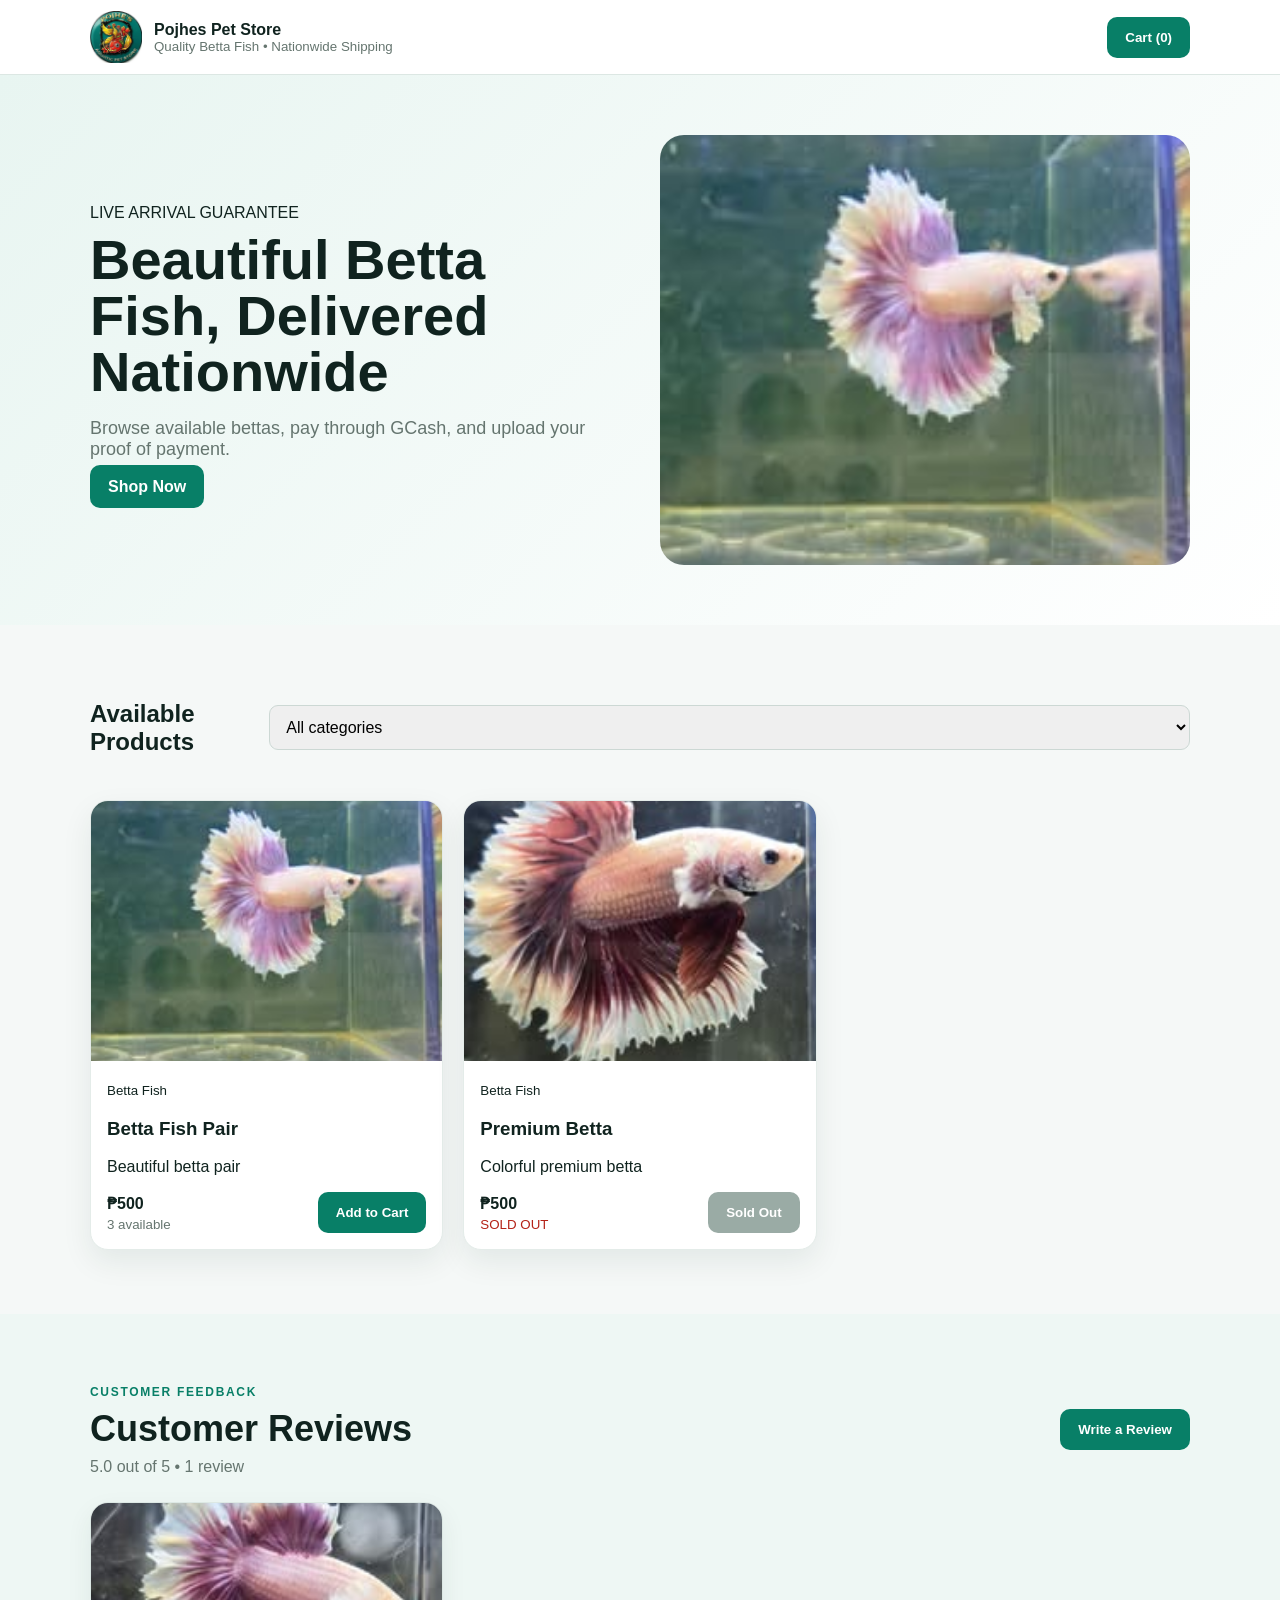
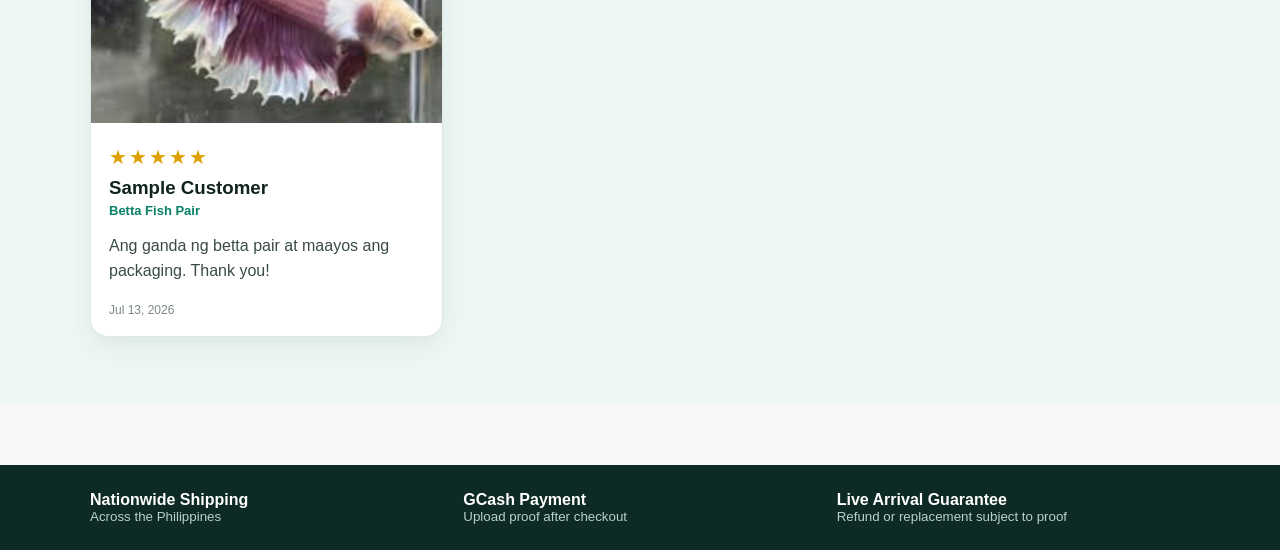
==== index.html @ 379a4fbb "Add files via upload" ====
<!doctype html>
<html>
<head>
  <meta charset="utf-8">
  <meta name="viewport" content="width=device-width,initial-scale=1">
  <title>Pojhes Pet Store</title>
  <link rel="stylesheet" href="app.css">
</head>
<body>
<header>
  <div class="wrap nav">
    <div class="brand">
      <img id="logo" src="assets/logo.jpg" alt="Store logo">
      <div>
        <b id="siteName">Pojhes Pet Store</b>
        <small id="tagline">Quality Betta Fish • Nationwide Shipping</small>
      </div>
    </div>
    <button id="cartBtn">Cart (<span id="cartCount">0</span>)</button>
  </div>
</header>

<section class="hero">
  <div class="wrap heroGrid">
    <div>
      <span>LIVE ARRIVAL GUARANTEE</span>
      <h1>Beautiful Betta Fish, Delivered Nationwide</h1>
      <p>Browse available bettas, pay through GCash, and upload your proof of payment.</p>
      <a href="#products" class="btn">Shop Now</a>
    </div>
    <img src="assets/sample-betta-1.jpg" alt="Betta fish">
  </div>
</section>

<main class="wrap">
  <div class="sectionHead">
    <h2 id="products">Available Products</h2>
    <select id="filter"><option value="">All categories</option></select>
  </div>
  <div id="grid" class="grid"></div>
</main>

<section class="reviewsSection" id="reviews">
  <div class="wrap">
    <div class="sectionHead reviewHead">
      <div>
        <span class="reviewEyebrow">CUSTOMER FEEDBACK</span>
        <h2>Customer Reviews</h2>
        <p id="reviewSummary" class="reviewSummary">No reviews yet.</p>
      </div>
      <button id="openReview" class="btn">Write a Review</button>
    </div>
    <div id="reviewsGrid" class="reviewsGrid"></div>
  </div>
</section>

<section class="features">
  <div class="wrap feat">
    <div><b>Nationwide Shipping</b><small>Across the Philippines</small></div>
    <div><b>GCash Payment</b><small>Upload proof after checkout</small></div>
    <div><b>Live Arrival Guarantee</b><small>Refund or replacement subject to proof</small></div>
  </div>
</section>

<div id="overlay" class="overlay hide"></div>

<aside id="cart" class="cart">
  <div class="cartHead">
    <h2>Your Cart</h2>
    <button id="closeCart">×</button>
  </div>
  <div id="cartItems"></div>
  <div class="cartFoot">
    <div><span>Total</span><b id="total">₱0</b></div>
    <button id="checkout" class="btn">Checkout</button>
  </div>
</aside>

<dialog id="checkoutDlg">
  <form id="checkoutForm">
    <button type="button" id="closeDlg" class="x">×</button>
    <h2>Checkout</h2>
    <div class="gcash">
      <small>GCash Payment</small>
      <b id="gcashName">Pojhes Pet Store</b>
      <b id="gcashNumber">09XX XXX XXXX</b>
      <span id="paymentNote">Use your full name as reference.</span>
    </div>
    <label>Full name<input name="customerName" required></label>
    <label>Mobile number<input name="mobile" required></label>
    <label>Complete address<textarea name="address" required></textarea></label>
    <label>Notes<textarea name="notes"></textarea></label>
    <label>Proof of payment<input name="proof" type="file" accept="image/*" required></label>
    <button class="btn" type="submit">Submit Order</button>
    <p id="status"></p>
  </form>
</dialog>

<dialog id="reviewDlg">
  <form id="reviewForm">
    <button type="button" id="closeReview" class="x">×</button>
    <h2>Share Your Review</h2>
    <p class="reviewFormHint">Your review will appear on the customer website after submission.</p>
    <label>Your name<input name="customerName" maxlength="60" required></label>
    <label>Product purchased
      <select name="productId" id="reviewProduct">
        <option value="">General store review</option>
      </select>
    </label>
    <label>Rating
      <select name="rating" required>
        <option value="5">★★★★★ - 5 stars</option>
        <option value="4">★★★★☆ - 4 stars</option>
        <option value="3">★★★☆☆ - 3 stars</option>
        <option value="2">★★☆☆☆ - 2 stars</option>
        <option value="1">★☆☆☆☆ - 1 star</option>
      </select>
    </label>
    <label>Review<textarea name="reviewText" maxlength="800" rows="5" required placeholder="Tell us about your order and betta fish..."></textarea></label>
    <label>Photo <span class="optional">(optional)</span>
      <input name="reviewImage" type="file" accept="image/*">
      <small>You may submit a review with or without a photo. Maximum 5 MB.</small>
    </label>
    <button class="btn" type="submit">Submit Review</button>
    <p id="reviewStatus"></p>
  </form>
</dialog>

<script src="config.js"></script>
<script src="app.js"></script>
</body>
</html>
---- app.css ----
*{box-sizing:border-box}body{margin:0;font-family:Arial,sans-serif;background:#f5f8f7;color:#10231f}.wrap{width:min(1100px,calc(100% - 32px));margin:auto}header{position:sticky;top:0;background:#fff;border-bottom:1px solid #dce7e3;z-index:10}.nav{height:74px;display:flex;justify-content:space-between;align-items:center}.brand{display:flex;gap:12px;align-items:center}.brand img{width:52px;height:52px;border-radius:12px;object-fit:cover}.brand div{display:grid}.brand small{color:#65756f}.hero{background:linear-gradient(135deg,#e8f5f1,#fff);padding:60px 0}.heroGrid{display:grid;grid-template-columns:1fr 1fr;gap:40px;align-items:center}.hero h1{font-size:56px;line-height:1;margin:10px 0}.hero p{font-size:18px;color:#65756f}.hero img{width:100%;height:430px;object-fit:cover;border-radius:24px}.btn,#cartBtn{border:0;border-radius:10px;background:#087f67;color:#fff;padding:13px 18px;font-weight:bold;text-decoration:none;cursor:pointer}.btn:disabled{background:#9aaba5;cursor:not-allowed}.secondary{background:#dfeae6;color:#10231f}.sectionHead{display:flex;justify-content:space-between;align-items:center;margin:55px 0 24px}.grid{display:grid;grid-template-columns:repeat(3,1fr);gap:20px}.card,.panel{background:#fff;border:1px solid #e4ece9;border-radius:18px;overflow:hidden;box-shadow:0 12px 30px rgba(10,50,40,.08)}.card img{width:100%;height:260px;object-fit:cover}.card>div{padding:16px}.row{display:flex;justify-content:space-between;align-items:center;gap:10px}.features{background:#0d2a24;color:#fff;margin-top:60px;padding:26px}.feat{display:grid;grid-template-columns:repeat(3,1fr);gap:20px}.feat div{display:grid}.feat small{color:#bad0c9}.overlay{position:fixed;inset:0;background:#0008;z-index:20}.hide{display:none!important}.cart{position:fixed;right:-430px;top:0;width:min(420px,100%);height:100vh;background:#fff;z-index:30;transition:.25s;display:flex;flex-direction:column}.cart.open{right:0}.cartHead,.cartFoot{padding:18px;border-bottom:1px solid #ddd}.cartHead{display:flex;justify-content:space-between}.cartHead button{border:0;background:none;font-size:28px}.cartFoot{margin-top:auto;border-top:1px solid #ddd}.cartFoot div{display:flex;justify-content:space-between;margin-bottom:14px}.cartItem{display:grid;grid-template-columns:70px 1fr auto;gap:10px;padding:12px 18px;border-bottom:1px solid #eee}.cartItem img{width:70px;height:70px;object-fit:cover;border-radius:10px}dialog{border:0;border-radius:18px;width:min(650px,calc(100% - 24px));padding:0}dialog form{padding:26px;display:grid;gap:12px;position:relative}.x{position:absolute;right:12px;top:8px;border:0;background:none;font-size:28px}input,textarea,select{width:100%;padding:12px;border:1px solid #ccd8d4;border-radius:9px;font:inherit}.gcash{padding:16px;background:#eef9f5;border:1px dashed #087f67;border-radius:12px;display:grid;gap:4px}.admin{background:#edf3f1}.login{width:min(430px,100%);margin:70px auto;padding:24px;text-align:center}.login img{width:90px;height:90px;object-fit:cover;border-radius:18px}.login form,.panel form{display:grid;gap:12px}.top{display:flex;justify-content:space-between;align-items:center}.tabs{display:flex;gap:8px;margin:20px 0;flex-wrap:wrap}.tabs button{padding:11px 15px;border:0;border-radius:9px;cursor:pointer}.tabPanel{padding:22px}.admin .grid{margin-top:22px}.prodAdmin{padding:0}.actions{display:flex;gap:8px}.actions button{border:0;padding:8px;border-radius:8px;cursor:pointer}.tableWrap{overflow:auto}table{width:100%;border-collapse:collapse}th,td{padding:10px;border-bottom:1px solid #ddd;text-align:left}

/* Customer Reviews */
.reviewsSection{padding:68px 0;background:#eef7f4;margin-top:64px}.reviewHead{margin:0 0 26px}.reviewEyebrow{font-size:12px;letter-spacing:.14em;color:#087f67;font-weight:800}.reviewHead h2{font-size:36px;margin:8px 0}.reviewSummary{color:#65756f;margin:0}.reviewsGrid{display:grid;grid-template-columns:repeat(3,1fr);gap:20px}.reviewCard{background:#fff;border:1px solid #dce8e4;border-radius:18px;overflow:hidden;box-shadow:0 10px 26px rgba(10,50,40,.07)}.reviewPhoto{width:100%;height:220px;object-fit:cover}.reviewBody{padding:18px}.reviewStars{color:#e0a000;font-size:20px;letter-spacing:2px}.reviewBody h3{margin:8px 0 4px}.reviewProduct{display:block;color:#087f67;font-size:13px;font-weight:700}.reviewText{line-height:1.55;color:#394b45;white-space:pre-wrap}.reviewDate{font-size:12px;color:#7a8a85}.reviewEmpty{grid-column:1/-1;padding:30px;background:#fff;border-radius:16px;color:#65756f}.reviewFormHint{color:#65756f;margin-top:-4px}.optional{font-weight:normal;color:#65756f}

/* Admin Reviews */
.reviewAdminHead p{color:#65756f}.adminReviewsGrid{display:grid;grid-template-columns:repeat(2,1fr);gap:16px;margin-top:18px}.adminReviewCard{display:grid;grid-template-columns:120px 1fr;background:#fff;border:1px solid #dce8e4;border-radius:14px;overflow:hidden}.adminReviewCard.noPhoto{grid-template-columns:1fr}.adminReviewCard img{width:120px;height:100%;min-height:160px;object-fit:cover}.adminReviewContent{padding:16px}.adminReviewContent h3{margin:6px 0}.adminReviewContent p{white-space:pre-wrap}.deleteReviewBtn{background:#b42318;color:#fff;border:0;border-radius:8px;padding:9px 12px;cursor:pointer}.adminReviewMeta{font-size:12px;color:#65756f}

@media(max-width:800px){.heroGrid,.grid,.reviewsGrid,.adminReviewsGrid{grid-template-columns:1fr}.hero h1{font-size:42px}.feat{grid-template-columns:1fr}.hero img{height:320px}.sectionHead{align-items:flex-start;flex-direction:column}.reviewHead .btn{width:100%}.adminReviewCard{grid-template-columns:95px 1fr}.adminReviewCard img{width:95px}}
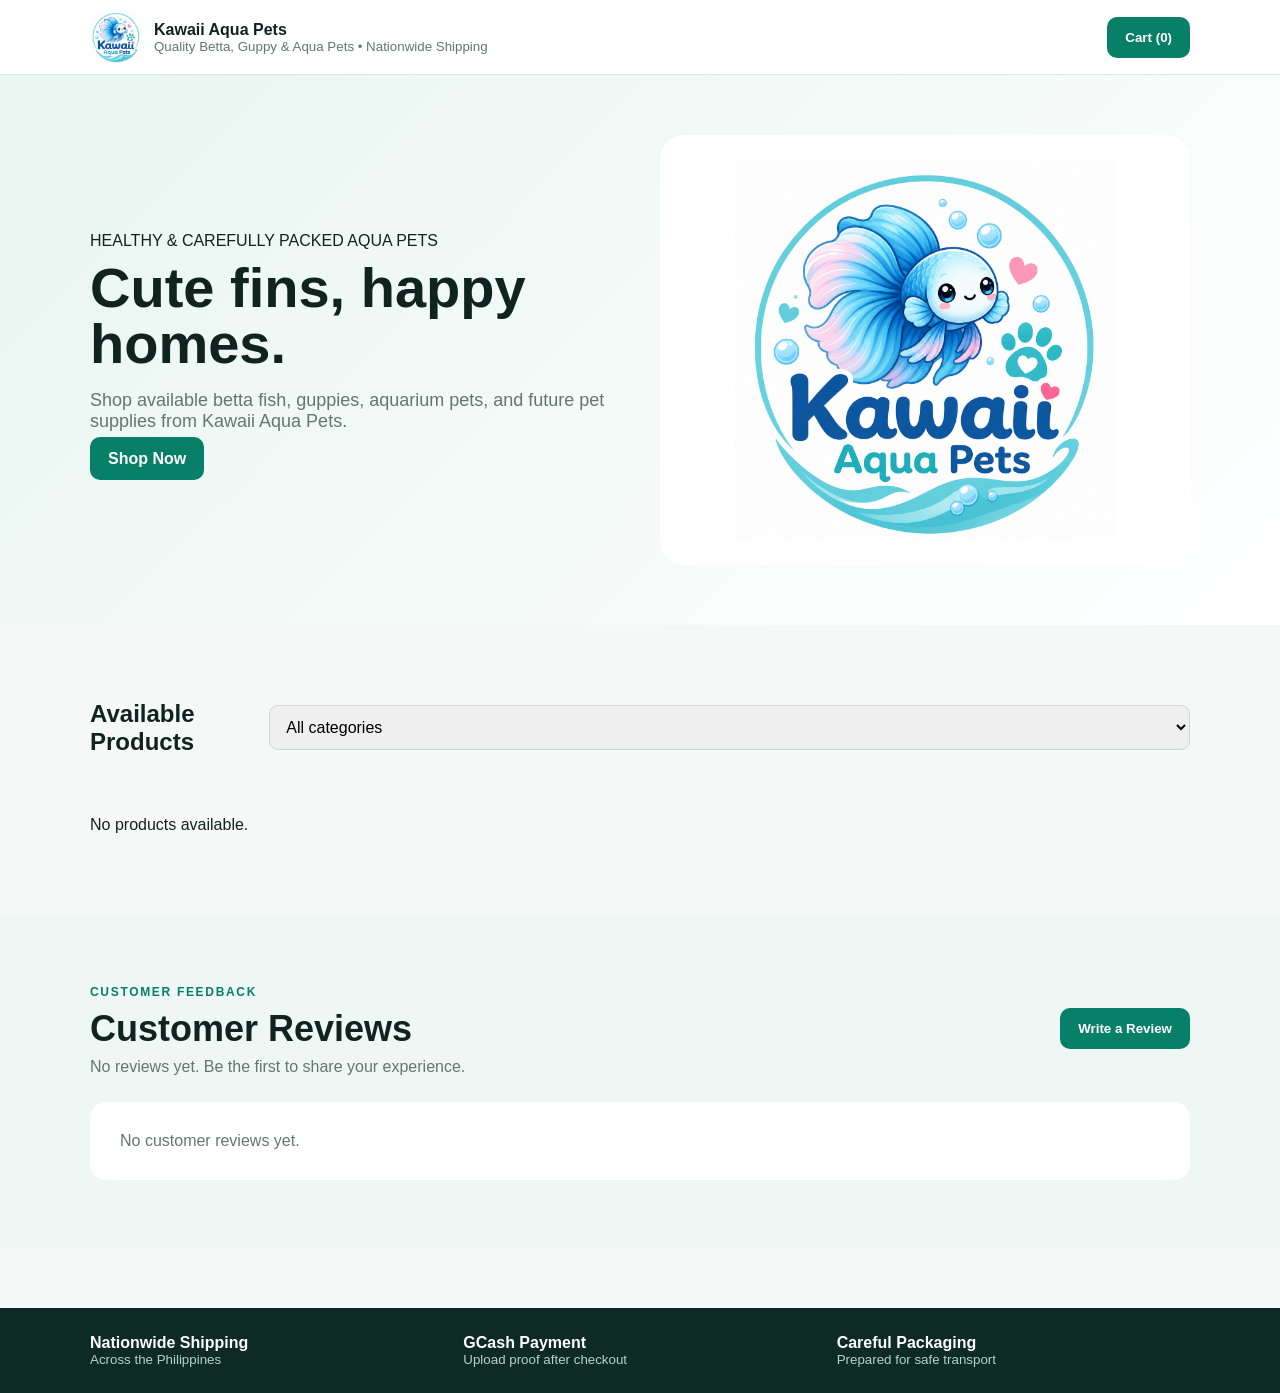
==== commit 705a6875: "Add files via upload" ====
--- a/index.html
+++ b/index.html
@@ -1,19 +1,19 @@
 <!doctype html>
-<html>
+<html lang="en">
 <head>
   <meta charset="utf-8">
   <meta name="viewport" content="width=device-width,initial-scale=1">
-  <title>Pojhes Pet Store</title>
+  <title>Kawaii Aqua Pets</title>
   <link rel="stylesheet" href="app.css">
 </head>
 <body>
 <header>
   <div class="wrap nav">
     <div class="brand">
-      <img id="logo" src="assets/logo.jpg" alt="Store logo">
+      <img id="logo" src="assets/logo.png" alt="Kawaii Aqua Pets logo">
       <div>
-        <b id="siteName">Pojhes Pet Store</b>
-        <small id="tagline">Quality Betta Fish • Nationwide Shipping</small>
+        <b id="siteName">Kawaii Aqua Pets</b>
+        <small id="tagline">Quality Betta, Guppy & Aqua Pets • Nationwide Shipping</small>
       </div>
     </div>
     <button id="cartBtn">Cart (<span id="cartCount">0</span>)</button>
@@ -23,12 +23,12 @@
 <section class="hero">
   <div class="wrap heroGrid">
     <div>
-      <span>LIVE ARRIVAL GUARANTEE</span>
-      <h1>Beautiful Betta Fish, Delivered Nationwide</h1>
-      <p>Browse available bettas, pay through GCash, and upload your proof of payment.</p>
+      <span>HEALTHY & CAREFULLY PACKED AQUA PETS</span>
+      <h1>Cute fins, happy homes.</h1>
+      <p>Shop available betta fish, guppies, aquarium pets, and future pet supplies from Kawaii Aqua Pets.</p>
       <a href="#products" class="btn">Shop Now</a>
     </div>
-    <img src="assets/sample-betta-1.jpg" alt="Betta fish">
+    <img id="heroImage" src="assets/logo.png" alt="Kawaii Aqua Pets">
   </div>
 </section>
 
@@ -58,7 +58,7 @@
   <div class="wrap feat">
     <div><b>Nationwide Shipping</b><small>Across the Philippines</small></div>
     <div><b>GCash Payment</b><small>Upload proof after checkout</small></div>
-    <div><b>Live Arrival Guarantee</b><small>Refund or replacement subject to proof</small></div>
+    <div><b>Careful Packaging</b><small>Prepared for safe transport</small></div>
   </div>
 </section>
 
@@ -67,7 +67,7 @@
 <aside id="cart" class="cart">
   <div class="cartHead">
     <h2>Your Cart</h2>
-    <button id="closeCart">×</button>
+    <button id="closeCart" aria-label="Close cart">×</button>
   </div>
   <div id="cartItems"></div>
   <div class="cartFoot">
@@ -82,7 +82,7 @@
     <h2>Checkout</h2>
     <div class="gcash">
       <small>GCash Payment</small>
-      <b id="gcashName">Pojhes Pet Store</b>
+      <b id="gcashName">Kawaii Aqua Pets</b>
       <b id="gcashNumber">09XX XXX XXXX</b>
       <span id="paymentNote">Use your full name as reference.</span>
     </div>
@@ -91,6 +91,7 @@
     <label>Complete address<textarea name="address" required></textarea></label>
     <label>Notes<textarea name="notes"></textarea></label>
     <label>Proof of payment<input name="proof" type="file" accept="image/*" required></label>
+    <small>Images are automatically optimized before upload. Maximum original file size: 10 MB.</small>
     <button class="btn" type="submit">Submit Order</button>
     <p id="status"></p>
   </form>
@@ -116,10 +117,10 @@
         <option value="1">★☆☆☆☆ - 1 star</option>
       </select>
     </label>
-    <label>Review<textarea name="reviewText" maxlength="800" rows="5" required placeholder="Tell us about your order and betta fish..."></textarea></label>
+    <label>Review<textarea name="reviewText" maxlength="800" rows="5" required placeholder="Tell us about your order..."></textarea></label>
     <label>Photo <span class="optional">(optional)</span>
       <input name="reviewImage" type="file" accept="image/*">
-      <small>You may submit a review with or without a photo. Maximum 5 MB.</small>
+      <small>You may submit a review with or without a photo.</small>
     </label>
     <button class="btn" type="submit">Submit Review</button>
     <p id="reviewStatus"></p>
--- a/app.css
+++ b/app.css
@@ -7,3 +7,6 @@
 .reviewAdminHead p{color:#65756f}.adminReviewsGrid{display:grid;grid-template-columns:repeat(2,1fr);gap:16px;margin-top:18px}.adminReviewCard{display:grid;grid-template-columns:120px 1fr;background:#fff;border:1px solid #dce8e4;border-radius:14px;overflow:hidden}.adminReviewCard.noPhoto{grid-template-columns:1fr}.adminReviewCard img{width:120px;height:100%;min-height:160px;object-fit:cover}.adminReviewContent{padding:16px}.adminReviewContent h3{margin:6px 0}.adminReviewContent p{white-space:pre-wrap}.deleteReviewBtn{background:#b42318;color:#fff;border:0;border-radius:8px;padding:9px 12px;cursor:pointer}.adminReviewMeta{font-size:12px;color:#65756f}
 
 @media(max-width:800px){.heroGrid,.grid,.reviewsGrid,.adminReviewsGrid{grid-template-columns:1fr}.hero h1{font-size:42px}.feat{grid-template-columns:1fr}.hero img{height:320px}.sectionHead{align-items:flex-start;flex-direction:column}.reviewHead .btn{width:100%}.adminReviewCard{grid-template-columns:95px 1fr}.adminReviewCard img{width:95px}}
+
+/* Kawaii Aqua Pets updates */
+.hero #heroImage{object-fit:contain;background:#fff;padding:24px}.adminBrand{display:flex;align-items:center;gap:12px}.adminBrand img{width:58px;height:58px;border-radius:50%;object-fit:contain;background:#fff}.adminBrand h1{margin:0}.adminBrand small{color:#65756f}.imagePreviewWrap{display:flex;justify-content:center;padding:14px;background:#f7fbfa;border:1px dashed #b7cbc5;border-radius:14px}.imagePreviewWrap img{width:150px;height:150px;object-fit:contain;border-radius:14px;background:#fff}.productPreview img{width:220px;height:180px}.checkLabel{display:flex;align-items:center;gap:8px}.checkLabel input{width:auto}.adminListRow{display:flex;justify-content:space-between;align-items:center;padding:12px 4px;border-bottom:1px solid #dce7e3}.danger{background:#b42318!important;color:#fff}.prodAdmin img{width:100%;height:220px;object-fit:cover}.prodAdmin>div{padding:16px}.settingsMsg,#settingsMsg,#prodMsg,#status,#reviewStatus,#loginMsg{min-height:20px;color:#087f67}.tabs button:first-child{background:#dfeae6}
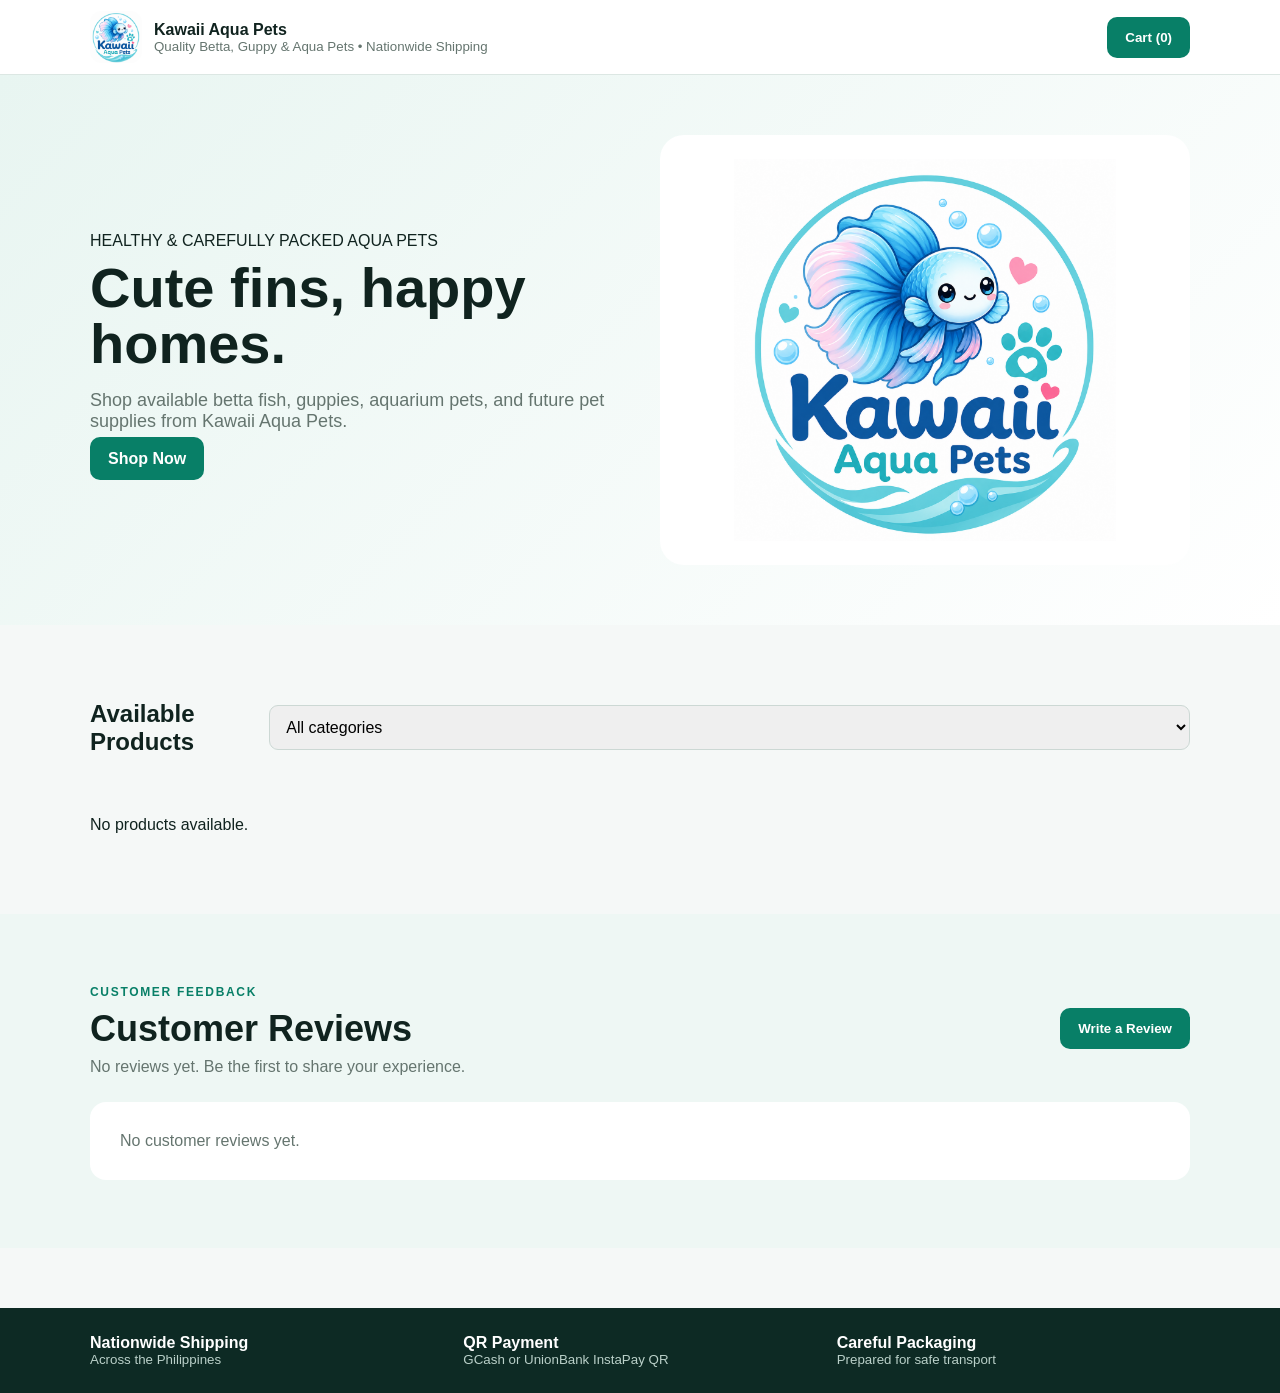
==== commit 3fe3ebb8: "Update index.html" ====
--- a/index.html
+++ b/index.html
@@ -57,12 +57,31 @@
 <section class="features">
   <div class="wrap feat">
     <div><b>Nationwide Shipping</b><small>Across the Philippines</small></div>
-    <div><b>GCash Payment</b><small>Upload proof after checkout</small></div>
+    <div><b>QR Payment</b><small>GCash or UnionBank InstaPay QR</small></div>
     <div><b>Careful Packaging</b><small>Prepared for safe transport</small></div>
   </div>
 </section>
 
+<section id="socialSection" class="socialSection hide">
+  <div class="wrap socialInner">
+    <div>
+      <span class="reviewEyebrow">STAY CONNECTED</span>
+      <h2>Follow Kawaii Aqua Pets</h2>
+      <p>See new arrivals, updates, and future pet content.</p>
+    </div>
+    <div class="socialLinks">
+      <a id="facebookLink" class="socialBtn facebookSocial hide" target="_blank" rel="noopener noreferrer">Facebook</a>
+      <a id="tiktokLink" class="socialBtn tiktokSocial hide" target="_blank" rel="noopener noreferrer">TikTok</a>
+      <a id="youtubeLink" class="socialBtn youtubeSocial hide" target="_blank" rel="noopener noreferrer">YouTube</a>
+    </div>
+  </div>
+</section>
+
 <div id="overlay" class="overlay hide"></div>
+
+<button id="floatingChatBtn" class="floatingChatBtn hide" type="button" aria-label="Chat to seller">
+  💬 Chat to Seller
+</button>
 
 <aside id="cart" class="cart">
   <div class="cartHead">
@@ -76,25 +95,255 @@
   </div>
 </aside>
 
-<dialog id="checkoutDlg">
+<dialog id="checkoutDlg" class="checkoutDialog">
   <form id="checkoutForm">
     <button type="button" id="closeDlg" class="x">×</button>
     <h2>Checkout</h2>
-    <div class="gcash">
-      <small>GCash Payment</small>
-      <b id="gcashName">Kawaii Aqua Pets</b>
-      <b id="gcashNumber">09XX XXX XXXX</b>
-      <span id="paymentNote">Use your full name as reference.</span>
-    </div>
-    <label>Full name<input name="customerName" required></label>
-    <label>Mobile number<input name="mobile" required></label>
-    <label>Complete address<textarea name="address" required></textarea></label>
-    <label>Notes<textarea name="notes"></textarea></label>
-    <label>Proof of payment<input name="proof" type="file" accept="image/*" required></label>
-    <small>Images are automatically optimized before upload. Maximum original file size: 10 MB.</small>
+
+    <div class="formSection">
+      <div class="formSectionHead">
+        <span class="stepBadge">1</span>
+        <div>
+          <h3>Customer Details</h3>
+          <p>Basic order and contact information.</p>
+        </div>
+      </div>
+
+      <label>Full name
+        <input name="customerName" autocomplete="name" required>
+      </label>
+
+      <label>Mobile number
+        <input name="mobile" inputmode="tel" autocomplete="tel" required>
+      </label>
+
+      <label>Complete address
+        <textarea name="address" rows="3" autocomplete="street-address" required></textarea>
+      </label>
+
+      <label>Notes
+        <textarea name="notes" rows="3" placeholder="Optional order notes"></textarea>
+      </label>
+    </div>
+
+    <div class="formSection">
+      <div class="formSectionHead">
+        <span class="stepBadge">2</span>
+        <div>
+          <h3>Delivery Method</h3>
+          <p>Choose Lalamove or LBC.</p>
+        </div>
+      </div>
+
+      <label>Delivery option
+        <select name="deliveryMethod" id="deliveryMethod" required>
+          <option value="">Select delivery method</option>
+          <option value="lalamove">Lalamove</option>
+          <option value="lbc">LBC</option>
+        </select>
+      </label>
+
+      <section id="lalamoveFields" class="deliveryBox hide">
+        <div class="deliveryBoxHead">
+          <div>
+            <span class="deliveryTag">LALAMOVE</span>
+            <h3>Complete the Lalamove Delivery Form</h3>
+          </div>
+        </div>
+        <p>
+          Open the delivery form and complete the requested delivery details.
+          Return to this checkout page after submitting the form.
+        </p>
+        <a
+          id="lalamoveFormLink"
+          class="btn deliveryLink"
+          href="https://delivery.lalamove.com/forms/PH4c4ef013d6d54893b979fa6c04c447ca"
+          target="_blank"
+          rel="noopener"
+        >Open Lalamove Delivery Form</a>
+
+        <label class="checkLabel deliveryConfirm">
+          <input name="lalamoveCompleted" type="checkbox">
+          I confirm that I completed the Lalamove delivery form.
+        </label>
+        <small class="muted">The website records your confirmation only. The delivery form itself opens on Lalamove's website.</small>
+      </section>
+
+      <section id="lbcFields" class="deliveryBox hide">
+        <div class="deliveryBoxHead">
+          <div>
+            <span class="deliveryTag lbcTag">LBC</span>
+            <h3>LBC Delivery Details</h3>
+          </div>
+        </div>
+        <p>Fill in the receiver details in a structured format so Kawaii Aqua Pets can view, copy, and print the shipping details before going to LBC.</p>
+
+        <div class="formGrid">
+          <label>Receiver full name
+            <input name="lbcReceiverName" autocomplete="name">
+          </label>
+
+          <label>Receiver mobile number
+            <input name="lbcMobile" inputmode="tel" autocomplete="tel">
+          </label>
+        </div>
+
+        <label>Email address <span class="optional">(optional)</span>
+          <input name="lbcEmail" type="email" autocomplete="email">
+        </label>
+
+        <label>Receiving option
+          <select name="lbcServiceType" id="lbcServiceType">
+            <option value="Door-to-Door">Door-to-Door</option>
+            <option value="Branch Pickup">Branch Pickup</option>
+          </select>
+        </label>
+
+        <div id="lbcDoorFields">
+          <div class="formGrid">
+            <label>Province
+              <input name="lbcProvince">
+            </label>
+
+            <label>City / Municipality
+              <input name="lbcCity">
+            </label>
+          </div>
+
+          <div class="formGrid">
+            <label>Barangay
+              <input name="lbcBarangay">
+            </label>
+
+            <label>Postal / ZIP code
+              <input name="lbcPostalCode" inputmode="numeric">
+            </label>
+          </div>
+
+          <label>House / Unit / Lot / Block number
+            <input name="lbcHouseUnit">
+          </label>
+
+          <label>Street / Subdivision
+            <input name="lbcStreet">
+          </label>
+
+          <label>Delivery landmark <span class="optional">(optional)</span>
+            <input name="lbcLandmark" placeholder="Example: Near Jollibee, beside barangay hall">
+          </label>
+        </div>
+
+        <div id="lbcBranchFields" class="hide">
+          <div class="formGrid">
+            <label>Province
+              <input name="lbcBranchProvince">
+            </label>
+
+            <label>City / Municipality
+              <input name="lbcBranchCity">
+            </label>
+          </div>
+
+          <label>Preferred LBC branch
+            <input name="lbcBranchName" placeholder="Branch name or location">
+          </label>
+
+          <label>Receiver name exactly as shown on valid ID
+            <input name="lbcValidIdName">
+          </label>
+        </div>
+
+        <label>Delivery instructions <span class="optional">(optional)</span>
+          <textarea name="lbcInstructions" rows="3" placeholder="Other details that may help with the shipment"></textarea>
+        </label>
+      </section>
+    </div>
+
+    <div class="formSection">
+      <div class="formSectionHead">
+        <span class="stepBadge">3</span>
+        <div>
+          <h3>Payment</h3>
+          <p>Choose GCash or UnionBank, scan or download the QR, then upload your payment proof.</p>
+        </div>
+      </div>
+
+      <div class="paymentOptions" role="radiogroup" aria-label="Payment method">
+        <label class="paymentOption">
+          <input type="radio" name="paymentMethod" value="gcash" required>
+          <span><b>GCash</b><small>Pay using the GCash / InstaPay QR</small></span>
+        </label>
+        <label class="paymentOption">
+          <input type="radio" name="paymentMethod" value="unionbank" required>
+          <span><b>UnionBank</b><small>Pay using the UnionBank InstaPay QR</small></span>
+        </label>
+      </div>
+
+      <section id="paymentBox" class="paymentBox hide">
+        <div class="paymentProviderRow">
+          <div>
+            <small>PAYMENT METHOD</small>
+            <h3 id="paymentProvider">GCash</h3>
+          </div>
+          <div class="paymentTotal">
+            <small>AMOUNT TO PAY</small>
+            <b id="paymentAmount">₱0</b>
+          </div>
+        </div>
+
+        <img id="paymentQr" class="paymentQr" src="assets/gcash-qr.jpg" alt="Payment QR code">
+
+        <div class="paymentAccount">
+          <small>Account Name</small>
+          <b id="paymentAccountName">Joebert Greganda</b>
+          <span id="paymentAccountHint"></span>
+        </div>
+
+        <div class="paymentQrActions">
+          <button type="button" class="btn" id="downloadQrBtn">Download QR</button>
+          <button type="button" class="btn secondary" id="viewQrBtn">View Full Size</button>
+        </div>
+
+        <p id="paymentNote" class="paymentInstruction">Using one phone only? Download the QR first, then select the saved QR image inside your payment app.</p>
+      </section>
+
+      <label>Proof of payment
+        <input name="proof" type="file" accept="image/*" required>
+      </label>
+      <small>Images are automatically optimized before upload. Maximum original file size: 10 MB.</small>
+    </div>
+
     <button class="btn" type="submit">Submit Order</button>
     <p id="status"></p>
   </form>
+</dialog>
+
+<dialog id="orderSuccessDlg" class="orderSuccessDialog">
+  <div class="orderSuccessContent">
+    <button type="button" id="closeOrderSuccess" class="x">×</button>
+    <div class="successIcon">✓</div>
+    <h2>Order Received!</h2>
+    <p id="orderSuccessSummary" class="orderSuccessSummary"></p>
+
+    <div class="orderSuccessCard">
+      <small>ORDER ID</small>
+      <b id="successOrderId">—</b>
+      <small>ORDER TOTAL</small>
+      <strong id="successOrderTotal">₱0</strong>
+    </div>
+
+    <p id="messengerInstruction" class="messengerInstruction hide">
+      Tap the button below. Your order details will be copied, then Facebook will open. Paste the copied message and send it to the seller.
+    </p>
+
+    <div class="successActions">
+      <button type="button" id="sendOrderSellerBtn" class="btn hide">Copy Order & Chat to Seller</button>
+      <button type="button" id="copyOrderBtn" class="btn secondary">Copy Order Details</button>
+    </div>
+
+    <p id="orderSuccessMsg" class="orderSuccessMsg"></p>
+    <button type="button" id="continueShoppingBtn" class="plainBtn">Continue Shopping</button>
+  </div>
 </dialog>
 
 <dialog id="reviewDlg">
--- a/app.css
+++ b/app.css
@@ -10,3 +10,19 @@
 
 /* Kawaii Aqua Pets updates */
 .hero #heroImage{object-fit:contain;background:#fff;padding:24px}.adminBrand{display:flex;align-items:center;gap:12px}.adminBrand img{width:58px;height:58px;border-radius:50%;object-fit:contain;background:#fff}.adminBrand h1{margin:0}.adminBrand small{color:#65756f}.imagePreviewWrap{display:flex;justify-content:center;padding:14px;background:#f7fbfa;border:1px dashed #b7cbc5;border-radius:14px}.imagePreviewWrap img{width:150px;height:150px;object-fit:contain;border-radius:14px;background:#fff}.productPreview img{width:220px;height:180px}.checkLabel{display:flex;align-items:center;gap:8px}.checkLabel input{width:auto}.adminListRow{display:flex;justify-content:space-between;align-items:center;padding:12px 4px;border-bottom:1px solid #dce7e3}.danger{background:#b42318!important;color:#fff}.prodAdmin img{width:100%;height:220px;object-fit:cover}.prodAdmin>div{padding:16px}.settingsMsg,#settingsMsg,#prodMsg,#status,#reviewStatus,#loginMsg{min-height:20px;color:#087f67}.tabs button:first-child{background:#dfeae6}
+
+/* Delivery checkout and admin */
+.checkoutDialog{width:min(760px,calc(100% - 24px));max-height:92vh}.checkoutDialog form{padding:28px;gap:16px}.formSection{display:grid;gap:12px;padding:18px;border:1px solid #dce8e4;border-radius:16px;background:#fff}.formSectionHead{display:flex;align-items:flex-start;gap:12px}.formSectionHead h3{margin:0 0 4px}.formSectionHead p{margin:0;color:#65756f;font-size:14px}.stepBadge{width:30px;height:30px;border-radius:50%;display:grid;place-items:center;background:#087f67;color:#fff;font-weight:800;flex:0 0 auto}.deliveryBox{display:grid;gap:12px;padding:16px;border:1px solid #c9ddd6;border-radius:14px;background:#f8fcfb}.deliveryBox p{margin:0;color:#52645e;line-height:1.5}.deliveryBoxHead{display:flex;justify-content:space-between;align-items:flex-start}.deliveryBoxHead h3{margin:5px 0 0}.deliveryTag{display:inline-flex;padding:5px 9px;border-radius:999px;background:#ff6b00;color:#fff;font-size:11px;font-weight:800;letter-spacing:.08em}.lbcTag{background:#c91522}.deliveryLink{display:inline-flex;justify-content:center;align-items:center;width:fit-content}.deliveryConfirm{padding:12px;background:#fff;border:1px solid #dce8e4;border-radius:10px}.muted{color:#65756f}.formGrid{display:grid;grid-template-columns:repeat(2,minmax(0,1fr));gap:12px}.settingsDivider{margin-top:8px;padding-top:14px;border-top:1px solid #dce7e3}.settingsDivider h3{margin:0 0 4px}.settingsDivider p{margin:0}.ordersHead h2{margin-bottom:6px}.ordersHead p{margin-top:0}.courierBadge{display:inline-flex;padding:5px 8px;border-radius:999px;background:#dfeae6;font-size:12px;font-weight:800}.courierLbc{background:#ffe7ea;color:#a6101d}.courierLalamove{background:#fff0df;color:#a84b00}.deliverySummaryText,.confirmedText,.warningText{display:block;margin-top:6px;max-width:220px}.confirmedText{color:#087f67}.warningText{color:#b42318}.shippingActions{display:flex;gap:6px;flex-wrap:wrap}.shippingActions button,.smallLinkBtn{border:0;border-radius:7px;padding:7px 9px;background:#dfeae6;color:#10231f;text-decoration:none;cursor:pointer;font:inherit;font-size:12px}.shippingActions .printShipBtn{background:#087f67;color:#fff}.deliveryAdminDialog{width:min(720px,calc(100% - 24px));max-height:92vh}.deliveryAdminContent{position:relative;padding:26px}.deliveryOrderMeta{display:flex;flex-wrap:wrap;gap:8px 16px;padding:12px;background:#eef7f4;border-radius:10px;margin-bottom:16px}.detailSection{margin:16px 0}.detailSection h3{margin:0 0 10px}.deliveryDetailsList{margin:0;border:1px solid #dce7e3;border-radius:12px;overflow:hidden}.deliveryDetailsList>div{display:grid;grid-template-columns:180px 1fr;border-bottom:1px solid #e6efec}.deliveryDetailsList>div:last-child{border-bottom:0}.deliveryDetailsList dt,.deliveryDetailsList dd{padding:10px 12px;margin:0}.deliveryDetailsList dt{font-weight:700;background:#f6faf8}.deliveryDetailsList dd{white-space:pre-wrap}.deliveryDialogActions{margin-top:20px}.deliveryActionMsg,#deliveryActionMsg{min-height:20px;color:#087f67}
+
+@media(max-width:800px){.formGrid{grid-template-columns:1fr}.checkoutDialog form{padding:20px}.deliveryDetailsList>div{grid-template-columns:1fr}.deliveryDetailsList dt{padding-bottom:4px}.deliveryDetailsList dd{padding-top:4px}.shippingActions{min-width:130px}}
+
+
+/* Payment QR checkout */
+.paymentOptions{display:grid;grid-template-columns:repeat(2,minmax(0,1fr));gap:12px}.paymentOption{display:flex;align-items:center;gap:12px;padding:14px;border:1px solid #c9ddd6;border-radius:12px;background:#f8fcfb;cursor:pointer}.paymentOption:has(input:checked){border-color:#087f67;box-shadow:0 0 0 2px rgba(8,127,103,.12);background:#eef9f5}.paymentOption input{width:auto;flex:0 0 auto}.paymentOption span{display:grid;gap:3px}.paymentOption small{color:#65756f}.paymentBox{display:grid;gap:14px;padding:18px;border:1px solid #c9ddd6;border-radius:16px;background:#f8fcfb}.paymentProviderRow{display:flex;justify-content:space-between;align-items:flex-start;gap:16px}.paymentProviderRow h3{margin:4px 0 0}.paymentProviderRow small,.paymentAccount small{font-size:11px;letter-spacing:.08em;color:#65756f;font-weight:800}.paymentTotal{text-align:right;display:grid;gap:4px}.paymentTotal b{font-size:24px;color:#087f67}.paymentQr{display:block;width:min(100%,430px);max-height:520px;object-fit:contain;margin:auto;background:#fff;border:1px solid #dce8e4;border-radius:14px;padding:10px}.paymentAccount{display:grid;gap:4px;text-align:center}.paymentAccount b{font-size:18px}.paymentAccount span{color:#65756f}.paymentQrActions{display:grid;grid-template-columns:1fr 1fr;gap:10px}.paymentInstruction{margin:0;padding:12px;background:#fff;border-radius:10px;color:#52645e;line-height:1.5}.paymentAdminGrid{display:grid;grid-template-columns:repeat(2,minmax(0,1fr));gap:16px}.paymentAdminCard{display:grid;gap:10px;padding:16px;border:1px solid #dce8e4;border-radius:14px;background:#f8fcfb}.paymentAdminCard h3{margin:0}.paymentQrPreview{display:flex;justify-content:center;align-items:center;background:#fff;border:1px dashed #b7cbc5;border-radius:12px;padding:10px}.paymentQrPreview img{width:100%;height:280px;object-fit:contain}.paymentBadge{display:inline-flex;padding:5px 8px;border-radius:999px;font-size:12px;font-weight:800;margin-bottom:6px}.paymentGcash{background:#e3efff;color:#0759b8}.paymentUnionBank{background:#fff0df;color:#a84b00}.proofLink{display:block;font-size:12px}.gcash{display:none}
+
+@media(max-width:800px){.paymentOptions,.paymentAdminGrid,.paymentQrActions{grid-template-columns:1fr}.paymentProviderRow{align-items:stretch}.paymentTotal{text-align:left}.paymentQr{width:100%;max-height:460px}.paymentQrPreview img{height:240px}}
+
+/* Social media, seller chat, and post-order Messenger flow */
+.socialSection{padding:50px 0;background:#fff}.socialInner{display:flex;justify-content:space-between;align-items:center;gap:24px}.socialInner h2{margin:8px 0}.socialInner p{margin:0;color:#65756f}.socialLinks{display:flex;gap:10px;flex-wrap:wrap;justify-content:flex-end}.socialBtn{display:inline-flex;align-items:center;justify-content:center;min-width:110px;padding:12px 16px;border-radius:999px;color:#fff;text-decoration:none;font-weight:800}.facebookSocial{background:#1877f2}.tiktokSocial{background:#111}.youtubeSocial{background:#d71920}.floatingChatBtn{position:fixed;right:18px;bottom:18px;z-index:18;border:0;border-radius:999px;background:#1877f2;color:#fff;padding:14px 18px;font-weight:800;box-shadow:0 12px 28px rgba(0,0,0,.2);cursor:pointer}.orderSuccessDialog{width:min(560px,calc(100% - 24px));padding:0}.orderSuccessContent{position:relative;padding:30px;text-align:center}.successIcon{width:62px;height:62px;border-radius:50%;display:grid;place-items:center;margin:0 auto 14px;background:#e4f6ef;color:#087f67;font-size:34px;font-weight:900}.orderSuccessContent h2{margin:0 0 8px}.orderSuccessSummary{margin:0 auto 18px;color:#65756f;line-height:1.55}.orderSuccessCard{display:grid;gap:5px;padding:16px;margin:0 0 16px;background:#f5faf8;border:1px solid #dce8e4;border-radius:14px}.orderSuccessCard small{font-size:11px;letter-spacing:.09em;color:#65756f;font-weight:800}.orderSuccessCard b{font-size:20px}.orderSuccessCard strong{font-size:25px;color:#087f67}.messengerInstruction{padding:12px;margin:0 0 14px;background:#eef5ff;border:1px solid #d6e5ff;border-radius:10px;color:#34506e;line-height:1.5;text-align:left}.successActions{display:grid;grid-template-columns:1fr 1fr;gap:10px}.orderSuccessMsg{min-height:20px;color:#087f67;line-height:1.45}.plainBtn{border:0;background:transparent;color:#087f67;font-weight:800;cursor:pointer;padding:8px}.settingsDivider+label{margin-top:2px}
+
+@media(max-width:800px){.socialInner{align-items:flex-start;flex-direction:column}.socialLinks{width:100%;justify-content:flex-start}.socialBtn{flex:1}.floatingChatBtn{right:12px;bottom:12px}.successActions{grid-template-columns:1fr}.orderSuccessContent{padding:26px 20px}}
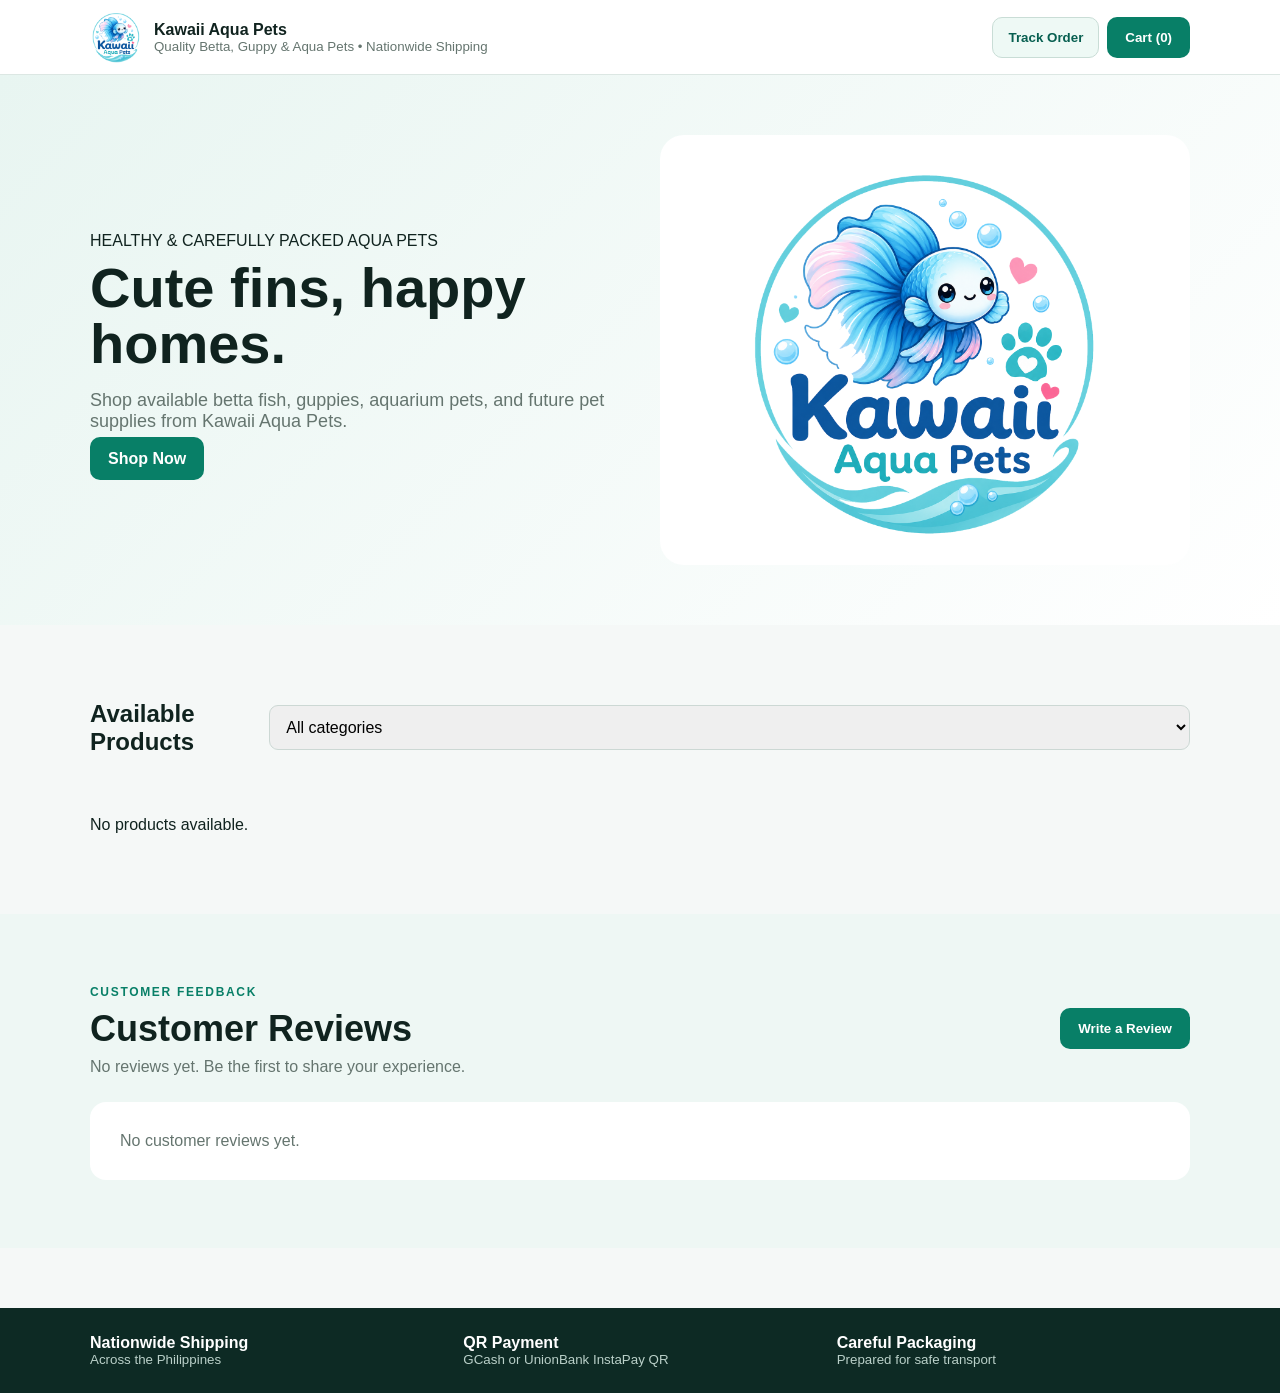
==== commit 2d7a8d9b: "Update index.html" ====
--- a/index.html
+++ b/index.html
@@ -16,7 +16,10 @@
         <small id="tagline">Quality Betta, Guppy & Aqua Pets • Nationwide Shipping</small>
       </div>
     </div>
-    <button id="cartBtn">Cart (<span id="cartCount">0</span>)</button>
+    <div class="navActions">
+      <button id="trackOrderBtn" class="navTrackBtn" type="button">Track Order</button>
+      <button id="cartBtn">Cart (<span id="cartCount">0</span>)</button>
+    </div>
   </div>
 </header>
 
@@ -95,10 +98,34 @@
   </div>
 </aside>
 
+
+<dialog id="trackOrderDlg" class="trackOrderDialog">
+  <form id="trackOrderForm">
+    <button type="button" id="closeTrackOrder" class="x">×</button>
+    <span class="reviewEyebrow">ORDER STATUS</span>
+    <h2>Track Your Order</h2>
+    <p class="trackOrderIntro">Enter your Order ID and the same email or mobile number used at checkout.</p>
+
+    <div class="formGrid trackLookupGrid">
+      <label>Order ID
+        <input name="orderId" placeholder="ORD_..." autocomplete="off" required>
+      </label>
+      <label>Email or mobile number
+        <input name="contact" placeholder="Email or 09XXXXXXXXX" autocomplete="email" required>
+      </label>
+    </div>
+
+    <button class="btn" type="submit">Track Order</button>
+    <p id="trackOrderStatus" class="trackOrderStatus"></p>
+    <div id="trackOrderResult" class="trackOrderResult hide"></div>
+  </form>
+</dialog>
+
 <dialog id="checkoutDlg" class="checkoutDialog">
   <form id="checkoutForm">
     <button type="button" id="closeDlg" class="x">×</button>
     <h2>Checkout</h2>
+    <div id="checkoutMiniSummary" class="checkoutMiniSummary"></div>
 
     <div class="formSection">
       <div class="formSectionHead">
@@ -115,6 +142,10 @@
 
       <label>Mobile number
         <input name="mobile" inputmode="tel" autocomplete="tel" required>
+      </label>
+
+      <label>Email address
+        <input name="email" type="email" autocomplete="email" placeholder="For payment confirmation and receipt" required>
       </label>
 
       <label>Complete address
@@ -304,6 +335,7 @@
           <button type="button" class="btn secondary" id="viewQrBtn">View Full Size</button>
         </div>
 
+        <p class="shippingFeeNotice"><b>Shipping fee is not included.</b> The amount shown is for the products only. Shipping will be confirmed separately.</p>
         <p id="paymentNote" class="paymentInstruction">Using one phone only? Download the QR first, then select the saved QR image inside your payment app.</p>
       </section>
 
@@ -328,15 +360,17 @@
     <div class="orderSuccessCard">
       <small>ORDER ID</small>
       <b id="successOrderId">—</b>
-      <small>ORDER TOTAL</small>
+      <small>PRODUCT TOTAL</small>
       <strong id="successOrderTotal">₱0</strong>
+      <span class="successShippingNote">Shipping fee not included</span>
     </div>
 
     <p id="messengerInstruction" class="messengerInstruction hide">
       Tap the button below. Your order details will be copied, then Facebook will open. Paste the copied message and send it to the seller.
     </p>
 
-    <div class="successActions">
+    <div class="successActions successActionsThree">
+      <button type="button" id="trackThisOrderBtn" class="btn">Track This Order</button>
       <button type="button" id="sendOrderSellerBtn" class="btn hide">Copy Order & Chat to Seller</button>
       <button type="button" id="copyOrderBtn" class="btn secondary">Copy Order Details</button>
     </div>
--- a/app.css
+++ b/app.css
@@ -26,3 +26,93 @@
 .socialSection{padding:50px 0;background:#fff}.socialInner{display:flex;justify-content:space-between;align-items:center;gap:24px}.socialInner h2{margin:8px 0}.socialInner p{margin:0;color:#65756f}.socialLinks{display:flex;gap:10px;flex-wrap:wrap;justify-content:flex-end}.socialBtn{display:inline-flex;align-items:center;justify-content:center;min-width:110px;padding:12px 16px;border-radius:999px;color:#fff;text-decoration:none;font-weight:800}.facebookSocial{background:#1877f2}.tiktokSocial{background:#111}.youtubeSocial{background:#d71920}.floatingChatBtn{position:fixed;right:18px;bottom:18px;z-index:18;border:0;border-radius:999px;background:#1877f2;color:#fff;padding:14px 18px;font-weight:800;box-shadow:0 12px 28px rgba(0,0,0,.2);cursor:pointer}.orderSuccessDialog{width:min(560px,calc(100% - 24px));padding:0}.orderSuccessContent{position:relative;padding:30px;text-align:center}.successIcon{width:62px;height:62px;border-radius:50%;display:grid;place-items:center;margin:0 auto 14px;background:#e4f6ef;color:#087f67;font-size:34px;font-weight:900}.orderSuccessContent h2{margin:0 0 8px}.orderSuccessSummary{margin:0 auto 18px;color:#65756f;line-height:1.55}.orderSuccessCard{display:grid;gap:5px;padding:16px;margin:0 0 16px;background:#f5faf8;border:1px solid #dce8e4;border-radius:14px}.orderSuccessCard small{font-size:11px;letter-spacing:.09em;color:#65756f;font-weight:800}.orderSuccessCard b{font-size:20px}.orderSuccessCard strong{font-size:25px;color:#087f67}.messengerInstruction{padding:12px;margin:0 0 14px;background:#eef5ff;border:1px solid #d6e5ff;border-radius:10px;color:#34506e;line-height:1.5;text-align:left}.successActions{display:grid;grid-template-columns:1fr 1fr;gap:10px}.orderSuccessMsg{min-height:20px;color:#087f67;line-height:1.45}.plainBtn{border:0;background:transparent;color:#087f67;font-weight:800;cursor:pointer;padding:8px}.settingsDivider+label{margin-top:2px}
 
 @media(max-width:800px){.socialInner{align-items:flex-start;flex-direction:column}.socialLinks{width:100%;justify-content:flex-start}.socialBtn{flex:1}.floatingChatBtn{right:12px;bottom:12px}.successActions{grid-template-columns:1fr}.orderSuccessContent{padding:26px 20px}}
+
+
+/* Add-to-cart toast, Buy Now, and checkout summary */
+.productActions{display:flex;gap:8px;flex-wrap:wrap;justify-content:flex-end}
+.productActions .btn{padding:11px 14px}
+.productActions .addCartBtn{background:#dfeae6;color:#10231f}
+.productActions .buyNowBtn{background:#087f67;color:#fff}
+.checkoutMiniSummary{display:flex;justify-content:space-between;align-items:center;gap:18px;padding:14px 16px;background:#eef9f5;border:1px solid #c9ddd6;border-radius:14px}
+.checkoutMiniSummary>div{display:grid;gap:4px;min-width:0}
+.checkoutMiniSummary small{font-size:11px;letter-spacing:.08em;color:#087f67;font-weight:800}
+.checkoutMiniSummary b{white-space:nowrap;overflow:hidden;text-overflow:ellipsis}
+.checkoutMiniSummary strong{font-size:22px;color:#087f67;white-space:nowrap}
+.cartToast{position:fixed;left:50%;bottom:24px;z-index:60;transform:translate(-50%,140%);opacity:0;display:grid;grid-template-columns:auto 1fr auto;align-items:center;gap:12px;width:min(520px,calc(100% - 28px));padding:13px 14px;background:#10231f;color:#fff;border-radius:14px;box-shadow:0 18px 40px rgba(0,0,0,.25);transition:transform .25s ease,opacity .25s ease;pointer-events:none}
+.cartToast.show{transform:translate(-50%,0);opacity:1;pointer-events:auto}
+.cartToastIcon{width:34px;height:34px;border-radius:50%;display:grid;place-items:center;background:#dff7ef;color:#087f67;font-weight:900}
+.cartToastText{display:grid;gap:2px;min-width:0}
+.cartToastText span{font-size:13px;color:#d5e2de;white-space:nowrap;overflow:hidden;text-overflow:ellipsis}
+.cartToast button{border:0;border-radius:9px;padding:9px 11px;background:#fff;color:#10231f;font-weight:800;cursor:pointer}
+.receiptEmailStatus{display:block;margin-top:7px;max-width:230px;color:#65756f;line-height:1.35}
+
+@media(max-width:800px){
+  .productActions{width:100%;display:grid;grid-template-columns:1fr 1fr}
+  .productActions .btn{width:100%}
+  .checkoutMiniSummary{align-items:flex-start}
+  .checkoutMiniSummary strong{font-size:19px}
+  .cartToast{bottom:14px}
+}
+
+.card .row{flex-wrap:wrap}
+.shippingFeeNotice{margin:0;padding:12px;background:#fff7e8;border:1px solid #f0d39b;border-radius:10px;color:#6b4b14;line-height:1.5}
+.successShippingNote{font-size:12px;color:#b42318;font-weight:800}
+
+
+/* Customer order tracking */
+.navActions{display:flex;align-items:center;gap:8px}
+.navTrackBtn{border:1px solid #c9ddd6;border-radius:10px;background:#eef9f5;color:#075f50;padding:12px 15px;font-weight:800;cursor:pointer}
+.trackOrderDialog{width:min(720px,calc(100% - 24px));max-height:92vh}
+.trackOrderDialog form{padding:28px;gap:14px}
+.trackOrderIntro{margin:-4px 0 4px;color:#65756f;line-height:1.5}
+.trackLookupGrid{align-items:end}
+.trackOrderStatus{min-height:20px;margin:0;color:#b42318}
+.trackOrderResult{display:grid;gap:18px;margin-top:4px}
+.trackOrderCard,.trackItemsCard,.trackTimeline{padding:18px;border:1px solid #dce8e4;border-radius:16px;background:#fff}
+.trackOrderCardHead{display:flex;justify-content:space-between;align-items:flex-start;gap:14px;margin-bottom:16px}
+.trackOrderCardHead>div{display:grid;gap:4px}
+.trackOrderCardHead small,.trackMetaGrid small{font-size:11px;letter-spacing:.08em;color:#65756f;font-weight:800}
+.trackOrderCardHead b{font-size:20px}
+.trackStatusBadge{display:inline-flex;padding:7px 10px;border-radius:999px;background:#e4f6ef;color:#087f67;font-size:12px;font-weight:800;text-align:center}
+.trackStatusBadge.cancelled{background:#ffe6e3;color:#b42318}
+.trackMetaGrid{display:grid;grid-template-columns:repeat(2,minmax(0,1fr));gap:10px}
+.trackMetaGrid>div{display:grid;gap:4px;padding:12px;background:#f6faf8;border-radius:10px;min-width:0}
+.trackMetaGrid b{overflow-wrap:anywhere}
+.trackMetaGrid span{font-size:11px;color:#b42318;font-weight:700}
+.trackingNumberText{font-family:ui-monospace,SFMono-Regular,Menlo,monospace}
+.trackCourierBtn{display:flex;justify-content:center;margin-top:14px}
+.trackTimeline h3,.trackItemsCard h3{margin:0 0 16px}
+.trackStep{position:relative;display:grid;grid-template-columns:36px 1fr;gap:12px;min-height:78px}
+.trackStep:not(:last-child)::after{content:"";position:absolute;left:17px;top:34px;bottom:0;width:2px;background:#dce8e4}
+.trackStep.done:not(:last-child)::after{background:#64bfae}
+.trackStepMarker{position:relative;z-index:1;width:36px;height:36px;border-radius:50%;display:grid;place-items:center;background:#edf3f1;color:#899993;font-weight:900;border:2px solid #d5e2de}
+.trackStep.done .trackStepMarker{background:#e4f6ef;color:#087f67;border-color:#8bd0c1}
+.trackStep.current .trackStepMarker{background:#087f67;color:#fff;border-color:#087f67;box-shadow:0 0 0 5px rgba(8,127,103,.12)}
+.trackStepContent{padding:5px 0 18px}
+.trackStepContent b{display:block;margin-bottom:4px}
+.trackStepContent p{margin:0;color:#65756f;line-height:1.45;font-size:14px}
+.trackStepContent small{display:block;margin-top:5px;color:#087f67}
+.trackStep.upcoming .trackStepContent{opacity:.55}
+.trackCancelledNotice{display:grid;gap:5px;padding:15px 16px;background:#fff0ee;border:1px solid #f2c8c2;border-radius:14px;color:#8f2016}
+.trackItemRow{display:flex;justify-content:space-between;gap:16px;padding:10px 0;border-bottom:1px solid #e6efec}
+.trackItemTotal{display:flex;justify-content:space-between;gap:16px;padding:14px 0 6px;font-size:17px}
+.trackItemsCard>small{color:#b42318;font-weight:700}
+.successActionsThree{grid-template-columns:repeat(3,minmax(0,1fr))}
+
+/* Admin tracking editor */
+.trackingAdminPanel{display:grid;gap:10px;margin:18px 0;padding:16px;border:1px solid #c9ddd6;border-radius:14px;background:#f8fcfb}
+.trackingAdminPanel h3{margin:0 0 4px}
+.trackingAdminPanel p{margin:0}
+#trackingSaveMsg{min-height:20px;color:#087f67}
+.trackingAdminSummary{display:block;margin-top:7px;max-width:230px;font-size:12px;line-height:1.35;color:#52645e;overflow-wrap:anywhere}
+.shipmentEmailStatus{display:block;margin-top:7px;max-width:230px;color:#365c54;line-height:1.35;font-size:12px}
+
+@media(max-width:800px){
+  .nav{height:auto;min-height:74px;padding:10px 0;gap:10px}
+  .brand small{display:none}
+  .navActions{gap:6px}
+  .navTrackBtn,#cartBtn{padding:10px 11px;font-size:12px}
+  .trackMetaGrid{grid-template-columns:1fr}
+  .trackOrderCardHead{flex-direction:column}
+  .successActionsThree{grid-template-columns:1fr}
+}
